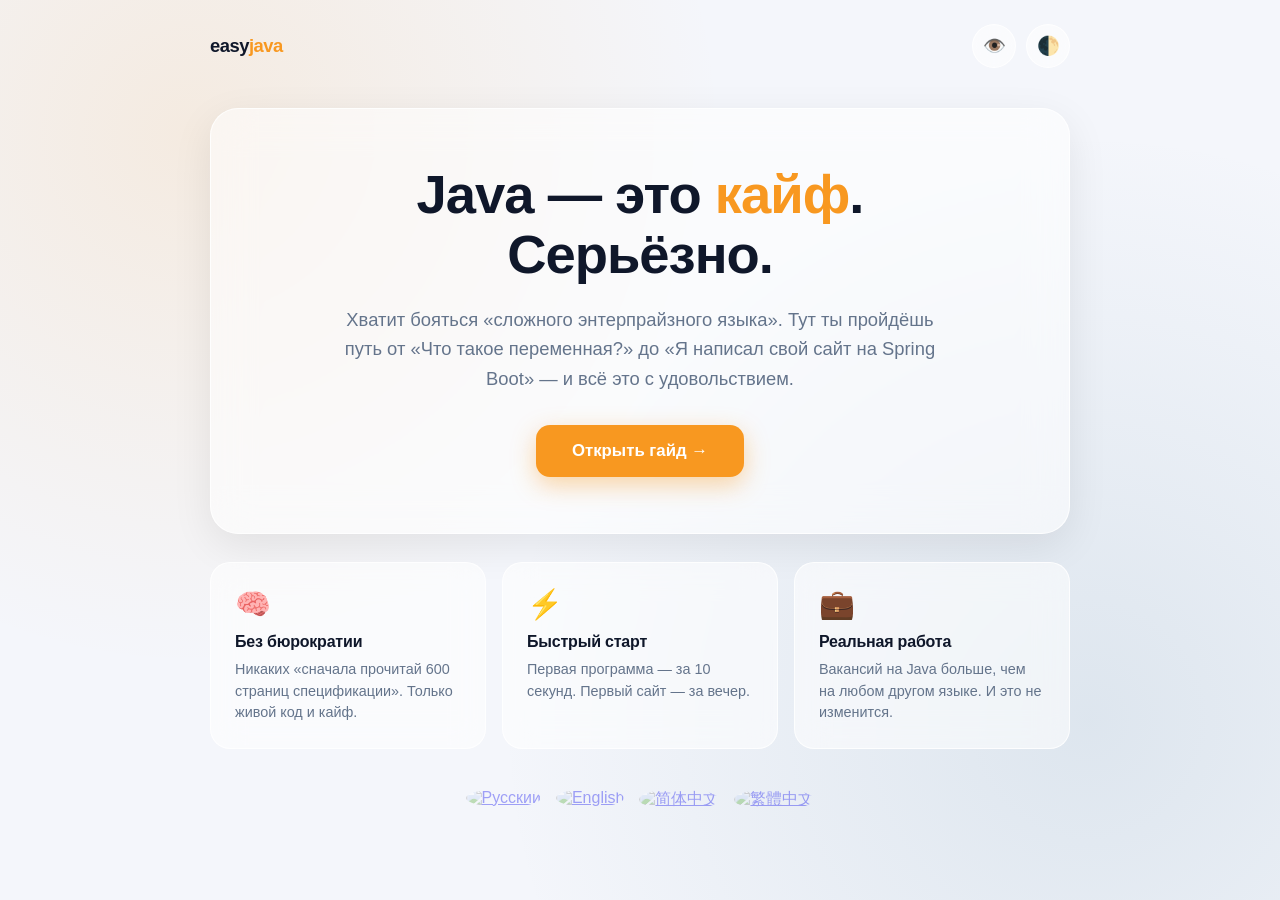
==== src/main/resources/templates/index.html @ 78b0486d "коммит" ====
<!DOCTYPE html>
<html lang="ru" xmlns:th="http://www.thymeleaf.org">
<head>
    <meta charset="UTF-8">
    <meta name="viewport" content="width=device-width, initial-scale=1.0, maximum-scale=5.0">
    <meta name="description" content="Java — это кайф. Гайд для тех, кто боится заходить в Java. Без бюрократии.">
    <meta name="keywords" content="Java, программирование, обучение, Spring Boot, easy java">
    <meta property="og:title" content="Easy Java — Java с кайфом">
    <meta property="og:description" content="Хватит бояться Java. Заходи, тут всё просто.">
    <meta property="og:type" content="website">
    <meta property="og:url" content="https://easyjava.relaxdev.ru/">
    <meta name="twitter:card" content="summary_large_image">
    <title>Easy Java — Java с кайфом</title>

    <!-- BVI CSS -->
    <link href="/assets/css/bvi.min.css" rel="stylesheet">

    <style>
        :root {
            --bg: #f4f6fb;
            --text: #0f172a;
            --muted: #64748b;
            --glass-bg: rgba(255, 255, 255, 0.55);
            --glass-border: rgba(255, 255, 255, 0.8);
            --accent: #f89820;
            --scroll-thumb: rgba(248, 152, 32, 0.5);
            --scroll-thumb-hover: rgba(248, 152, 32, 0.85);
        }
        @media (prefers-color-scheme: dark) {
            :root {
                --bg: #0b1120;
                --text: #e2e8f0;
                --muted: #94a3b8;
                --glass-bg: rgba(30, 41, 59, 0.45);
                --glass-border: rgba(255, 255, 255, 0.08);
                --scroll-thumb: rgba(248, 152, 32, 0.45);
                --scroll-thumb-hover: rgba(248, 152, 32, 0.85);
            }
        }
        [data-theme="light"] { --bg:#f4f6fb; --text:#0f172a; --muted:#64748b; --glass-bg: rgba(255,255,255,0.65); --glass-border: rgba(255,255,255,0.9); }
        [data-theme="dark"]  { --bg:#0b1120; --text:#e2e8f0; --muted:#94a3b8; --glass-bg: rgba(30,41,59,0.6); --glass-border: rgba(255,255,255,0.1); }

        * { box-sizing: border-box; margin: 0; padding: 0; transition: background-color .3s ease, color .3s ease; }

        /* ============ КАСТОМНЫЙ СКРОЛЛБАР ============ */
        html { scrollbar-width: thin; scrollbar-color: var(--scroll-thumb) transparent; }
        ::-webkit-scrollbar { width: 10px; height: 10px; }
        ::-webkit-scrollbar-track { background: transparent; }
        ::-webkit-scrollbar-thumb {
            background: var(--scroll-thumb);
            border-radius: 8px;
            border: 2px solid transparent;
            background-clip: padding-box;
            transition: background .3s;
        }
        ::-webkit-scrollbar-thumb:hover { background: var(--scroll-thumb-hover); background-clip: padding-box; }

        body {
            font-family: -apple-system, BlinkMacSystemFont, "Segoe UI", Roboto, sans-serif;
            background: var(--bg);
            color: var(--text);
            min-height: 100vh;
            display: flex;
            flex-direction: column;
            align-items: center;
            padding: 24px;
            background-image:
                radial-gradient(circle at 15% 15%, rgba(248,152,32,.12), transparent 40%),
                radial-gradient(circle at 85% 80%, rgba(83,130,161,.14), transparent 45%);
        }

        .wrap { width: 100%; max-width: 860px; }

        header.top {
            display: flex;
            justify-content: space-between;
            align-items: center;
            margin-bottom: 40px;
        }
        .logo { font-weight: 800; letter-spacing: -0.5px; font-size: 1.15rem; }
        .logo span { color: var(--accent); }

        .controls { display: flex; gap: 10px; align-items: center; }
        .theme-toggle, .bvi-toggle {
            background: var(--glass-bg);
            border: 1px solid var(--glass-border);
            backdrop-filter: blur(12px);
            border-radius: 50%;
            width: 44px; height: 44px;
            cursor: pointer; font-size: 1.15rem;
            color: var(--text);
            display: flex; align-items: center; justify-content: center;
            transition: transform .2s;
        }
        .theme-toggle:hover, .bvi-toggle:hover { transform: translateY(-2px); }

        .hero {
            background: var(--glass-bg);
            backdrop-filter: blur(20px);
            -webkit-backdrop-filter: blur(20px);
            border: 1px solid var(--glass-border);
            border-radius: 28px;
            padding: 56px 40px;
            text-align: center;
            box-shadow: 0 12px 40px rgba(0,0,0,.08);
            animation: fadeUp .8s ease-out;
        }

        .hero h1 {
            font-size: clamp(2rem, 5vw, 3.4rem);
            font-weight: 800;
            letter-spacing: -1px;
            line-height: 1.1;
            margin-bottom: 20px;
        }
        .hero h1 em { color: var(--accent); font-style: normal; }
        .hero p {
            font-size: 1.15rem;
            color: var(--muted);
            line-height: 1.6;
            max-width: 620px;
            margin: 0 auto 32px;
        }

        .cta {
            display: inline-block;
            background: var(--accent);
            color: #fff;
            padding: 16px 36px;
            border-radius: 14px;
            font-weight: 700;
            font-size: 1.05rem;
            text-decoration: none;
            box-shadow: 0 8px 24px rgba(248,152,32,.4);
            transition: transform .2s, box-shadow .2s;
        }
        .cta:hover { transform: translateY(-3px); box-shadow: 0 12px 32px rgba(248,152,32,.55); }

        .cards {
            display: grid;
            grid-template-columns: repeat(auto-fit, minmax(220px, 1fr));
            gap: 16px;
            margin-top: 28px;
        }
        .card {
            background: var(--glass-bg);
            backdrop-filter: blur(16px);
            border: 1px solid var(--glass-border);
            border-radius: 20px;
            padding: 24px;
            transition: transform .25s;
        }
        .card:hover { transform: translateY(-4px); }
        .card .emoji { font-size: 1.8rem; display: block; margin-bottom: 12px; }
        .card h3 { font-size: 1rem; margin-bottom: 8px; letter-spacing: -0.2px; }
        .card p { font-size: .9rem; color: var(--muted); line-height: 1.5; }

        footer {
            margin-top: 40px;
            display: flex;
            gap: 15px;
            justify-content: center;
        }
        footer img {
            width: 30px; height: 30px;
            border-radius: 50%;
            cursor: pointer;
            opacity: .35;
            object-fit: cover;
            transition: opacity .3s ease, transform .3s ease;
        }
        footer img:hover { opacity: 1; transform: translateY(-2px); }
        footer a.active img { opacity: 1; }

        @keyframes fadeUp { from { opacity:0; transform: translateY(24px);} to {opacity:1; transform:translateY(0);} }

        @media (max-width: 480px) {
            .hero { padding: 36px 20px; border-radius: 22px; }
            .cta { width: 100%; }
            .theme-toggle, .bvi-toggle { width: 40px; height: 40px; font-size: 1rem; }
        }
    </style>
</head>
<body>
    <div class="wrap bvi-speech">
        <header class="top">
            <div class="logo">easy<span>java</span></div>
            <div class="controls">
                <button class="bvi-toggle bvi-open" id="bvi-toggle" title="Версия для слабовидящих">👁️</button>
                <button class="theme-toggle" id="theme-toggle" title="Сменить тему">🌓</button>
            </div>
        </header>

        <section class="hero">
            <h1>Java — это <em>кайф</em>.<br>Серьёзно.</h1>
            <p>Хватит бояться «сложного энтерпрайзного языка». Тут ты пройдёшь путь от «Что такое переменная?» до «Я написал свой сайт на Spring Boot» — и всё это с удовольствием.</p>
            <a href="/guide" class="cta">Открыть гайд →</a>
        </section>

        <div class="cards">
            <div class="card">
                <span class="emoji">🧠</span>
                <h3>Без бюрократии</h3>
                <p>Никаких «сначала прочитай 600 страниц спецификации». Только живой код и кайф.</p>
            </div>
            <div class="card">
                <span class="emoji">⚡</span>
                <h3>Быстрый старт</h3>
                <p>Первая программа — за 10 секунд. Первый сайт — за вечер.</p>
            </div>
            <div class="card">
                <span class="emoji">💼</span>
                <h3>Реальная работа</h3>
                <p>Вакансий на Java больше, чем на любом другом языке. И это не изменится.</p>
            </div>
        </div>

        <footer>
            <a href="/" th:classappend="${currentLang == 'ru' ? 'active' : ''}"><img src="/assets/lang/ru.png" alt="Русский"></a>
            <a href="/en" th:classappend="${currentLang == 'en' ? 'active' : ''}"><img src="/assets/lang/us.png" alt="English"></a>
            <a href="/zh-CN" th:classappend="${currentLang == 'zh-CN' ? 'active' : ''}"><img src="/assets/lang/cn.png" alt="简体中文"></a>
            <a href="/zh-TW" th:classappend="${currentLang == 'zh-TW' ? 'active' : ''}"><img src="/assets/lang/tw.png" alt="繁體中文"></a>
        </footer>
    </div>

    <!-- Lenis + BVI (порядок важен) -->
    <script src="/assets/js/lenis.min.js"></script>
	<script src="/assets/js/lenis-init.min.js"></script>
	<script src="/assets/js/bvi.min.js"></script>
    <script>
        // Инициализация BVI
        new isvek.Bvi({
            target: '.bvi-open',
            fontSize: 20,
            theme: 'white',
            images: true,
            speech: true,
            speechPanel: true,
            panelFixed: true
        });

        // Тема (как раньше)
        const themeToggle = document.getElementById('theme-toggle');
        const htmlElement = document.documentElement;
        let currentTheme = localStorage.getItem('theme') || 'system';
        function applyTheme(t) {
            if (t === 'dark') htmlElement.setAttribute('data-theme','dark');
            else if (t === 'light') htmlElement.setAttribute('data-theme','light');
            else htmlElement.removeAttribute('data-theme');
        }
        applyTheme(currentTheme);
        themeToggle.addEventListener('click', () => {
            if (currentTheme === 'system') currentTheme = 'light';
            else if (currentTheme === 'light') currentTheme = 'dark';
            else currentTheme = 'system';
            localStorage.setItem('theme', currentTheme);
            applyTheme(currentTheme);
        });
    </script>
</body>
</html>
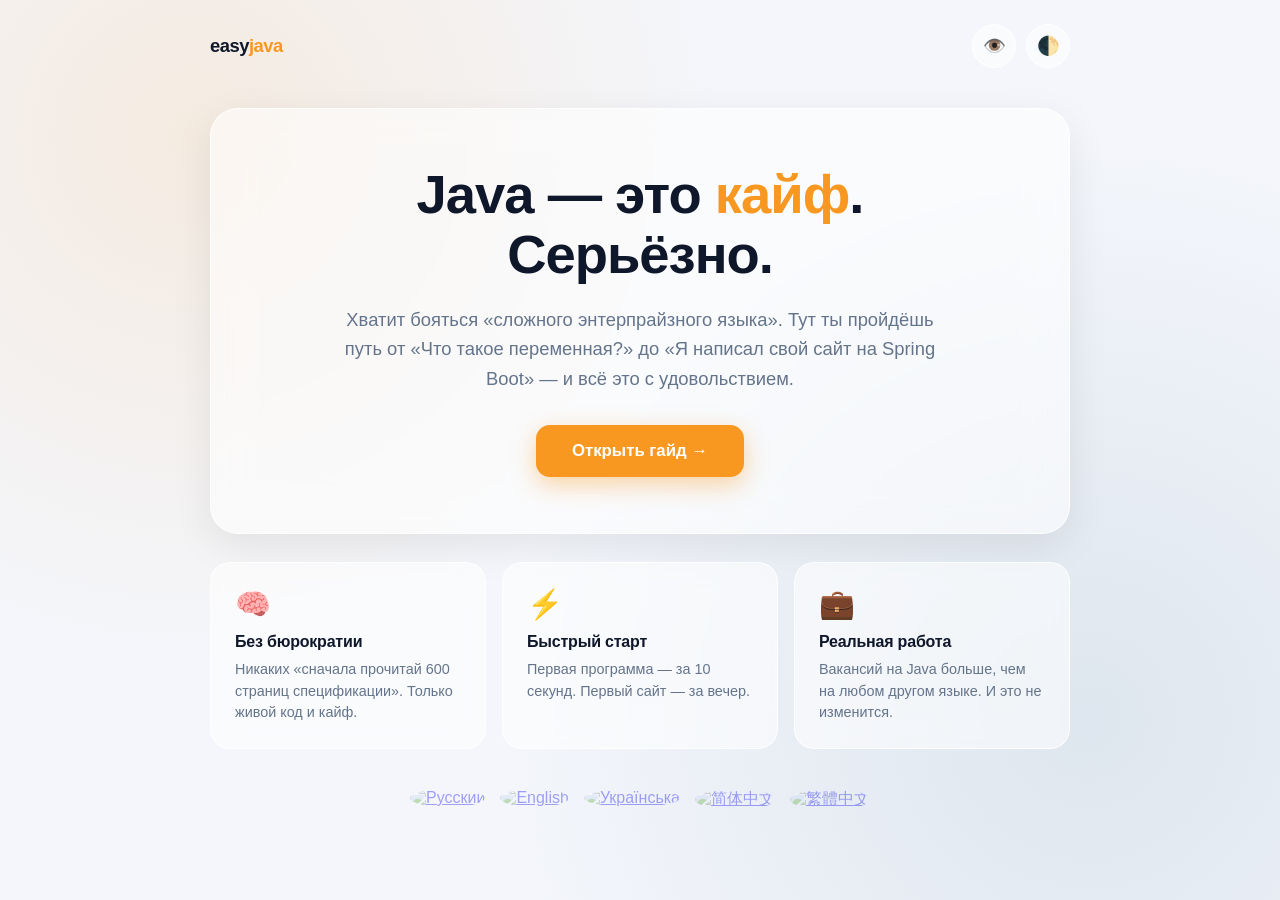
==== commit 8eac1025: "коммит" ====
--- a/src/main/resources/templates/index.html
+++ b/src/main/resources/templates/index.html
@@ -216,11 +216,12 @@
         </div>
 
         <footer>
-            <a href="/" th:classappend="${currentLang == 'ru' ? 'active' : ''}"><img src="/assets/lang/ru.png" alt="Русский"></a>
-            <a href="/en" th:classappend="${currentLang == 'en' ? 'active' : ''}"><img src="/assets/lang/us.png" alt="English"></a>
-            <a href="/zh-CN" th:classappend="${currentLang == 'zh-CN' ? 'active' : ''}"><img src="/assets/lang/cn.png" alt="简体中文"></a>
-            <a href="/zh-TW" th:classappend="${currentLang == 'zh-TW' ? 'active' : ''}"><img src="/assets/lang/tw.png" alt="繁體中文"></a>
-        </footer>
+			<a href="/" th:classappend="${currentLang == 'ru' ? 'active' : ''}"><img src="/assets/lang/ru.png" alt="Русский"></a>
+			<a href="/en" th:classappend="${currentLang == 'en' ? 'active' : ''}"><img src="/assets/lang/us.png" alt="English"></a>
+			<a href="/uk" th:classappend="${currentLang == 'uk' ? 'active' : ''}"><img src="/assets/lang/uk.png" alt="Українська"></a>
+			<a href="/zh-CN" th:classappend="${currentLang == 'zh-CN' ? 'active' : ''}"><img src="/assets/lang/cn.png" alt="简体中文"></a>
+			<a href="/zh-TW" th:classappend="${currentLang == 'zh-TW' ? 'active' : ''}"><img src="/assets/lang/tw.png" alt="繁體中文"></a>
+		</footer>
     </div>
 
     <!-- Lenis + BVI (порядок важен) -->
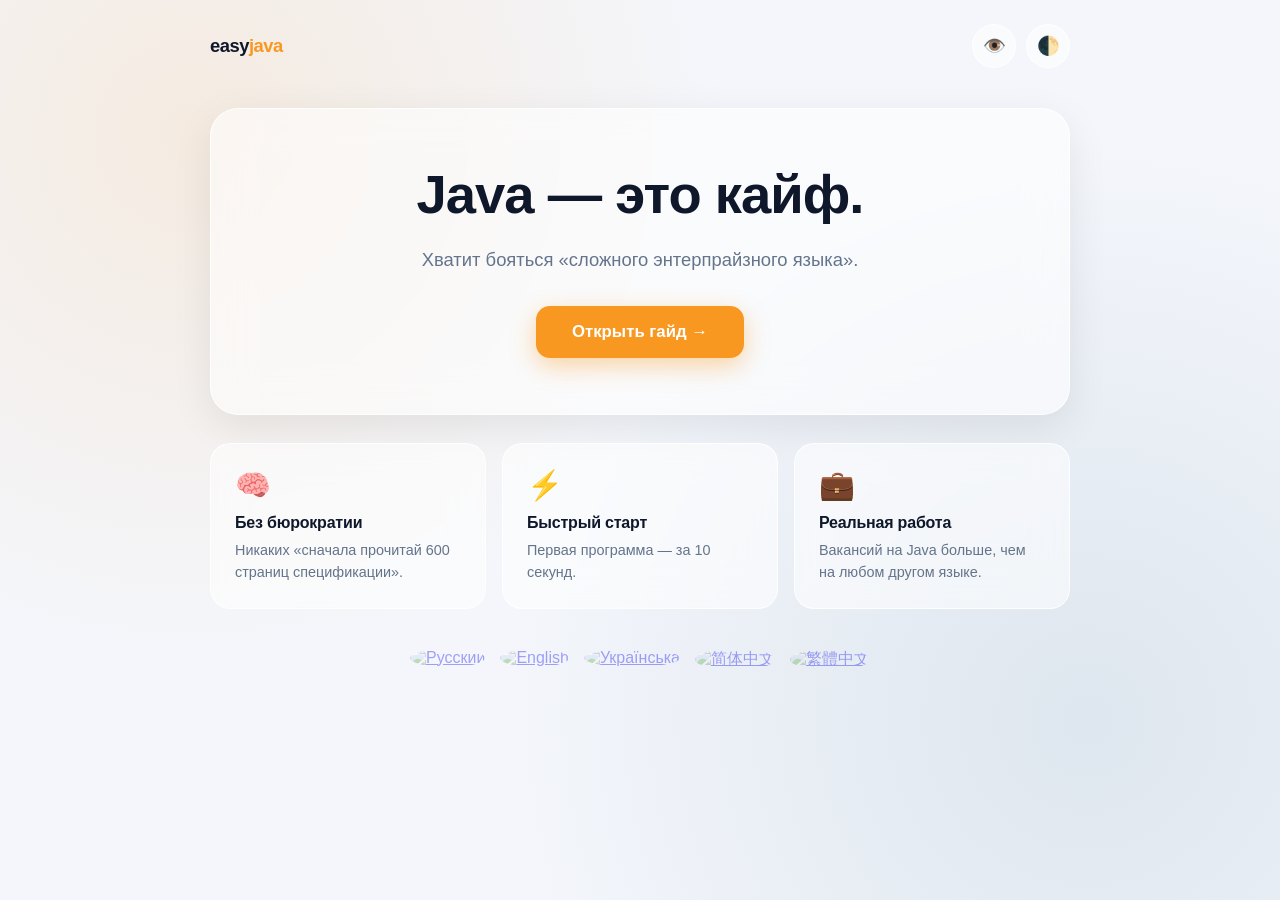
==== commit 278c16b3: "коммит" ====
--- a/src/main/resources/templates/index.html
+++ b/src/main/resources/templates/index.html
@@ -192,26 +192,26 @@
         </header>
 
         <section class="hero">
-            <h1>Java — это <em>кайф</em>.<br>Серьёзно.</h1>
-            <p>Хватит бояться «сложного энтерпрайзного языка». Тут ты пройдёшь путь от «Что такое переменная?» до «Я написал свой сайт на Spring Boot» — и всё это с удовольствием.</p>
-            <a href="/guide" class="cta">Открыть гайд →</a>
+            <h1 th:utext="#{hero.title}">Java — это кайф.</h1>
+            <p th:text="#{hero.subtitle}">Хватит бояться «сложного энтерпрайзного языка».</p>
+            <a href="/guide" class="cta" th:text="#{guide.open}">Открыть гайд →</a>
         </section>
 
         <div class="cards">
             <div class="card">
                 <span class="emoji">🧠</span>
-                <h3>Без бюрократии</h3>
-                <p>Никаких «сначала прочитай 600 страниц спецификации». Только живой код и кайф.</p>
+                <h3 th:text="#{hero.card1.title}">Без бюрократии</h3>
+                <p th:text="#{hero.card1.text}">Никаких «сначала прочитай 600 страниц спецификации».</p>
             </div>
             <div class="card">
                 <span class="emoji">⚡</span>
-                <h3>Быстрый старт</h3>
-                <p>Первая программа — за 10 секунд. Первый сайт — за вечер.</p>
+                <h3 th:text="#{hero.card2.title}">Быстрый старт</h3>
+                <p th:text="#{hero.card2.text}">Первая программа — за 10 секунд.</p>
             </div>
             <div class="card">
                 <span class="emoji">💼</span>
-                <h3>Реальная работа</h3>
-                <p>Вакансий на Java больше, чем на любом другом языке. И это не изменится.</p>
+                <h3 th:text="#{hero.card3.title}">Реальная работа</h3>
+                <p th:text="#{hero.card3.text}">Вакансий на Java больше, чем на любом другом языке.</p>
             </div>
         </div>
 
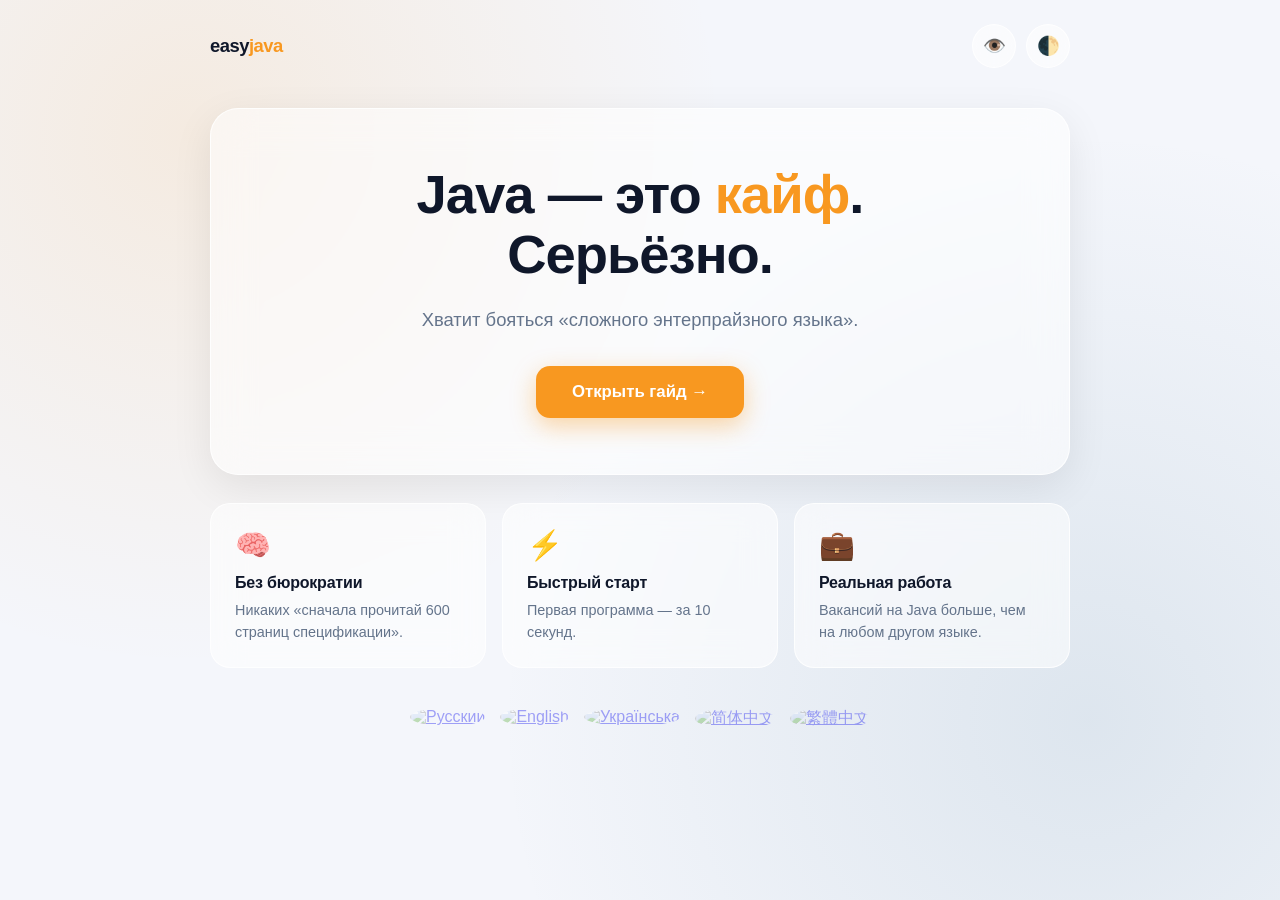
==== commit c24c04bf: "коммит" ====
--- a/src/main/resources/templates/index.html
+++ b/src/main/resources/templates/index.html
@@ -1,9 +1,10 @@
 <!DOCTYPE html>
-<html lang="ru" xmlns:th="http://www.thymeleaf.org">
+<html lang="ru" xmlns:th="http://www.thymeleaf.org"
+      th:with="langPrefix=${currentLang == 'ru' ? '' : '/' + currentLang}">
 <head>
     <meta charset="UTF-8">
     <meta name="viewport" content="width=device-width, initial-scale=1.0, maximum-scale=5.0">
-    <meta name="description" content="Java — это кайф. Гайд для тех, кто боится заходить в Java. Без бюрократии.">
+    <meta name="description" content="Easy Java — сайт для тех, кто хочет выучить Java без страха и боли.">
     <meta name="keywords" content="Java, программирование, обучение, Spring Boot, easy java">
     <meta property="og:title" content="Easy Java — Java с кайфом">
     <meta property="og:description" content="Хватит бояться Java. Заходи, тут всё просто.">
@@ -12,7 +13,6 @@
     <meta name="twitter:card" content="summary_large_image">
     <title>Easy Java — Java с кайфом</title>
 
-    <!-- BVI CSS -->
     <link href="/assets/css/bvi.min.css" rel="stylesheet">
 
     <style>
@@ -42,7 +42,6 @@
 
         * { box-sizing: border-box; margin: 0; padding: 0; transition: background-color .3s ease, color .3s ease; }
 
-        /* ============ КАСТОМНЫЙ СКРОЛЛБАР ============ */
         html { scrollbar-width: thin; scrollbar-color: var(--scroll-thumb) transparent; }
         ::-webkit-scrollbar { width: 10px; height: 10px; }
         ::-webkit-scrollbar-track { background: transparent; }
@@ -192,9 +191,9 @@
         </header>
 
         <section class="hero">
-            <h1 th:utext="#{hero.title}">Java — это кайф.</h1>
+            <h1 th:utext="#{hero.title}">Java — это <em>кайф</em>.<br>Серьёзно.</h1>
             <p th:text="#{hero.subtitle}">Хватит бояться «сложного энтерпрайзного языка».</p>
-            <a href="/guide" class="cta" th:text="#{guide.open}">Открыть гайд →</a>
+            <a th:href="@{${langPrefix} + '/guide'}" class="cta" th:text="#{guide.open}">Открыть гайд →</a>
         </section>
 
         <div class="cards">
@@ -216,31 +215,34 @@
         </div>
 
         <footer>
-			<a href="/" th:classappend="${currentLang == 'ru' ? 'active' : ''}"><img src="/assets/lang/ru.png" alt="Русский"></a>
-			<a href="/en" th:classappend="${currentLang == 'en' ? 'active' : ''}"><img src="/assets/lang/us.png" alt="English"></a>
-			<a href="/uk" th:classappend="${currentLang == 'uk' ? 'active' : ''}"><img src="/assets/lang/uk.png" alt="Українська"></a>
-			<a href="/zh-CN" th:classappend="${currentLang == 'zh-CN' ? 'active' : ''}"><img src="/assets/lang/cn.png" alt="简体中文"></a>
-			<a href="/zh-TW" th:classappend="${currentLang == 'zh-TW' ? 'active' : ''}"><img src="/assets/lang/tw.png" alt="繁體中文"></a>
-		</footer>
+            <a href="/" th:classappend="${currentLang == 'ru' ? 'active' : ''}"><img src="/assets/lang/ru.png" alt="Русский"></a>
+            <a href="/en" th:classappend="${currentLang == 'en' ? 'active' : ''}"><img src="/assets/lang/us.png" alt="English"></a>
+            <a href="/uk" th:classappend="${currentLang == 'uk' ? 'active' : ''}"><img src="/assets/lang/ua.png" alt="Українська"></a>
+            <a href="/zh-CN" th:classappend="${currentLang == 'zh-CN' ? 'active' : ''}"><img src="/assets/lang/cn.png" alt="简体中文"></a>
+            <a href="/zh-TW" th:classappend="${currentLang == 'zh-TW' ? 'active' : ''}"><img src="/assets/lang/tw.png" alt="繁體中文"></a>
+        </footer>
     </div>
 
-    <!-- Lenis + BVI (порядок важен) -->
     <script src="/assets/js/lenis.min.js"></script>
-	<script src="/assets/js/lenis-init.min.js"></script>
-	<script src="/assets/js/bvi.min.js"></script>
+    <script src="/assets/js/lenis-init.min.js"></script>
+    <script src="/assets/js/bvi.min.js"></script>
     <script>
-        // Инициализация BVI
         new isvek.Bvi({
             target: '.bvi-open',
             fontSize: 20,
             theme: 'white',
-            images: true,
+            images: 'grayscale',
+            letterSpacing: 'normal',
+            lineHeight: 'normal',
             speech: true,
-            speechPanel: true,
-            panelFixed: true
+            fontFamily: 'arial',
+            builtElements: false,
+            panelFixed: true,
+            panelHide: false,
+            reload: false,
+            lang: 'ru-RU'
         });
 
-        // Тема (как раньше)
         const themeToggle = document.getElementById('theme-toggle');
         const htmlElement = document.documentElement;
         let currentTheme = localStorage.getItem('theme') || 'system';
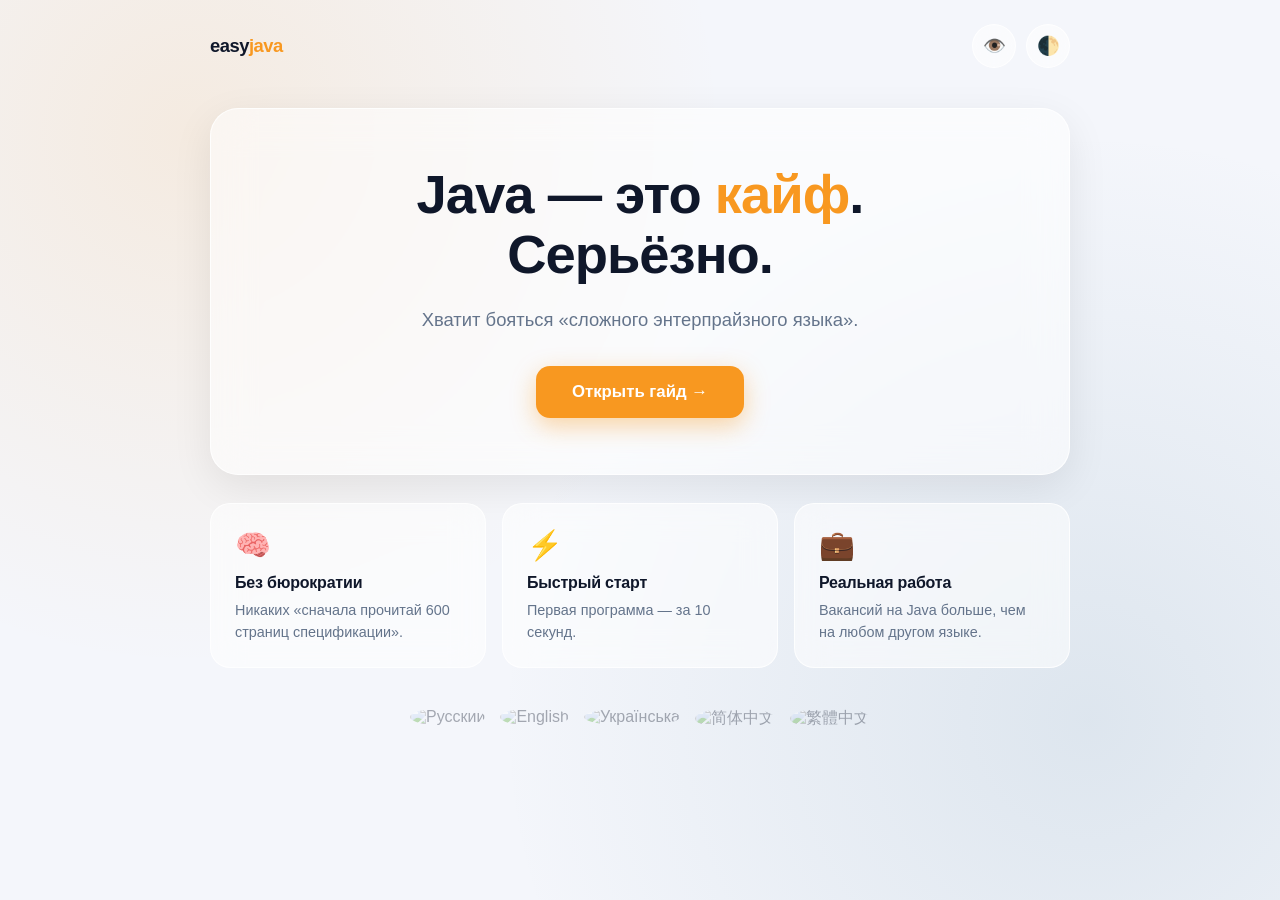
==== commit 38af16bc: "коммит" ====
--- a/src/main/resources/templates/index.html
+++ b/src/main/resources/templates/index.html
@@ -1,6 +1,9 @@
 <!DOCTYPE html>
 <html lang="ru" xmlns:th="http://www.thymeleaf.org"
-      th:with="langPrefix=${currentLang == 'ru' ? '' : '/' + currentLang}">
+      th:with="
+        currentUri=${#httpServletRequest.requestURI},
+        langPrefix=${currentLang == 'ru' ? '' : '/' + currentLang},
+        pathSuffix=${currentLang == 'ru' ? currentUri : #strings.substring(currentUri, #strings.length('/' + currentLang))}">
 <head>
     <meta charset="UTF-8">
     <meta name="viewport" content="width=device-width, initial-scale=1.0, maximum-scale=5.0">
@@ -215,11 +218,11 @@
         </div>
 
         <footer>
-            <a href="/" th:classappend="${currentLang == 'ru' ? 'active' : ''}"><img src="/assets/lang/ru.png" alt="Русский"></a>
-            <a href="/en" th:classappend="${currentLang == 'en' ? 'active' : ''}"><img src="/assets/lang/us.png" alt="English"></a>
-            <a href="/uk" th:classappend="${currentLang == 'uk' ? 'active' : ''}"><img src="/assets/lang/ua.png" alt="Українська"></a>
-            <a href="/zh-CN" th:classappend="${currentLang == 'zh-CN' ? 'active' : ''}"><img src="/assets/lang/cn.png" alt="简体中文"></a>
-            <a href="/zh-TW" th:classappend="${currentLang == 'zh-TW' ? 'active' : ''}"><img src="/assets/lang/tw.png" alt="繁體中文"></a>
+            <a th:href="@{${#strings.isEmpty(pathSuffix) ? '/' : pathSuffix}}" th:classappend="${currentLang == 'ru' ? 'active' : ''}"><img src="/assets/lang/ru.png" alt="Русский"></a>
+            <a th:href="@{'/en' + ${pathSuffix}}" th:classappend="${currentLang == 'en' ? 'active' : ''}"><img src="/assets/lang/us.png" alt="English"></a>
+            <a th:href="@{'/uk' + ${pathSuffix}}" th:classappend="${currentLang == 'uk' ? 'active' : ''}"><img src="/assets/lang/ua.png" alt="Українська"></a>
+            <a th:href="@{'/zh-CN' + ${pathSuffix}}" th:classappend="${currentLang == 'zh-CN' ? 'active' : ''}"><img src="/assets/lang/cn.png" alt="简体中文"></a>
+            <a th:href="@{'/zh-TW' + ${pathSuffix}}" th:classappend="${currentLang == 'zh-TW' ? 'active' : ''}"><img src="/assets/lang/tw.png" alt="繁體中文"></a>
         </footer>
     </div>
 
